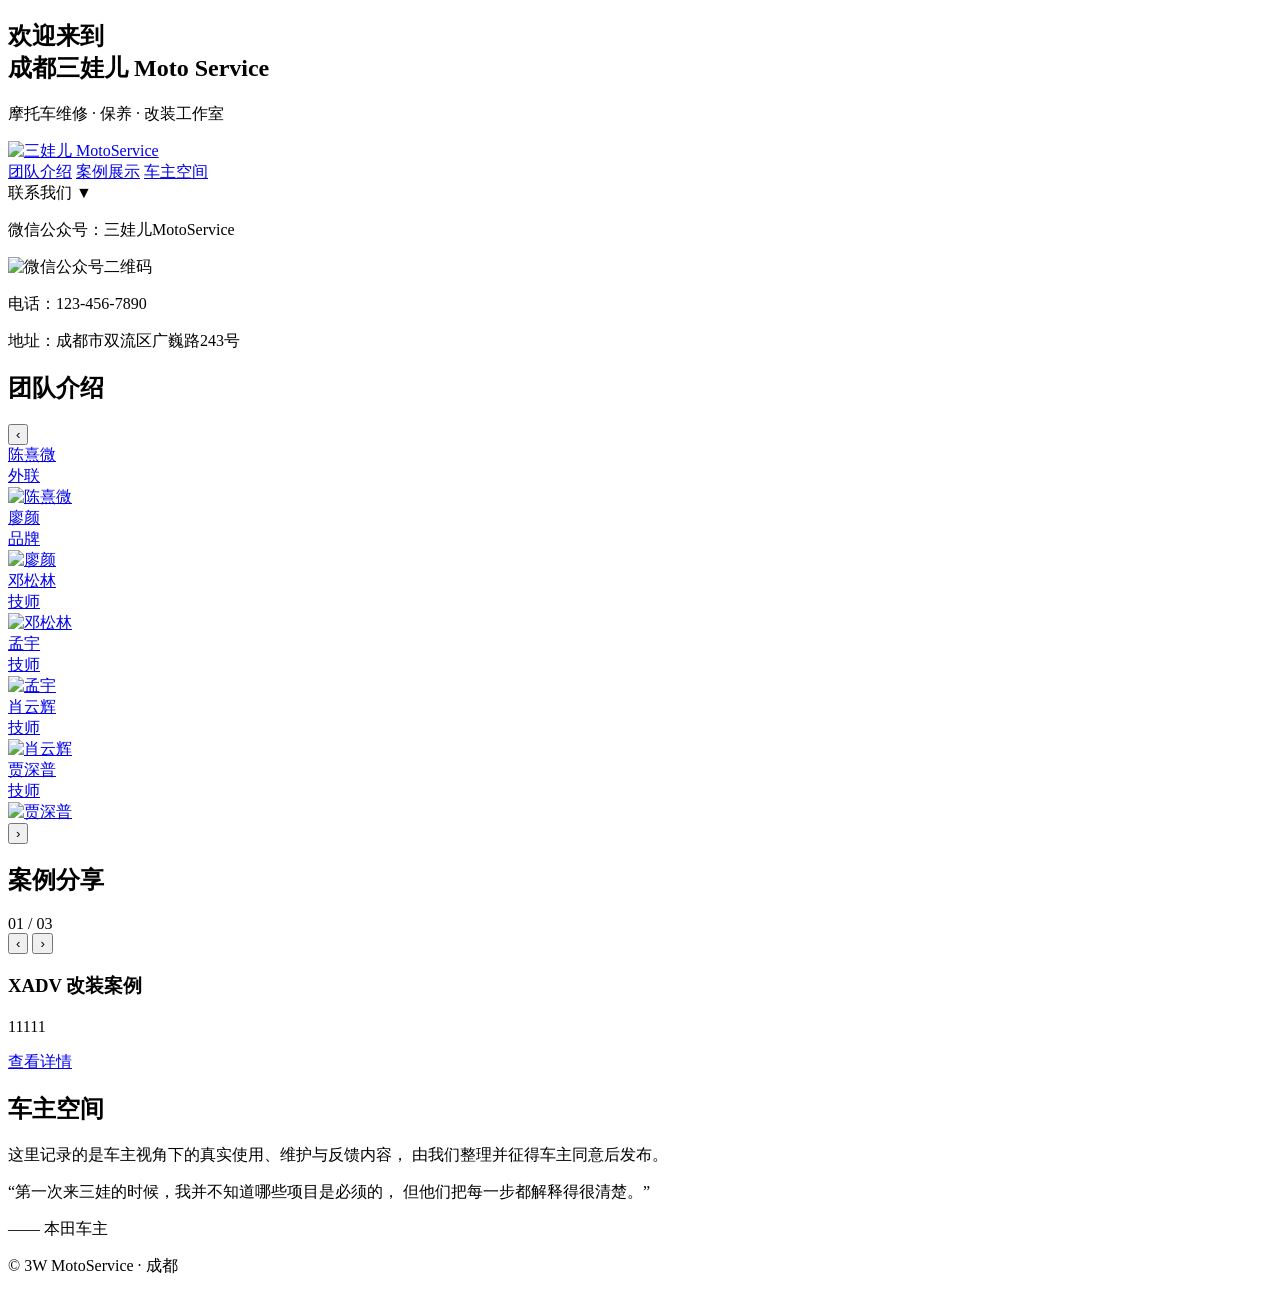
==== index.html @ 3d0b5a1f "Add files via upload" ====
<!DOCTYPE html>
<html lang="zh-CN">
<head>
  <meta charset="UTF-8" />
  <title>三娃儿 Moto Service</title>
  <meta name="viewport" content="width=device-width, initial-scale=1.0" />
  <meta name="description" content="三娃是位于成都的摩托车维修改装工作室，价格透明，流程规范，关注骑士的真实体验。" />

  <link rel="stylesheet" href="style.css" />
</head>

<body>

<!-- 开页 -->
<section id="hero" class="section hero">
  <div class="hero-text">
    <h1>欢迎来到<br>成都三娃儿 Moto Service</h1>
    <p>摩托车维修 · 保养 · 改装工作室</p>
  </div>
</section>


<!-- 顶部导航 -->
<header>
  <!-- 左侧 logo -->
  <div class="header-left">
    <a href="#hero">
      <img src="images/logo.png" alt="三娃儿 MotoService" class="logo-img">
    </a>
  </div>

  <!-- 中间导航 -->
  <nav class="header-center">
    <a href="#team">团队介绍</a>
    <a href="#cases">案例展示</a>
    <a href="#owners">车主空间</a>
  </nav>

  <!-- 右侧联系我们 -->
  <div class="header-right">
    <div class="contact-menu">
      <span>联系我们 ▼</span>
      <div class="contact-dropdown">
        <p>微信公众号：三娃儿MotoService</p>
        <img src="images/wechat-qrcode.png" alt="微信公众号二维码" class="qr-code">
        <p>电话：123-456-7890</p>
        <p>地址：成都市双流区广巍路243号</p>
      </div>
    </div>
  </div>
</header>



<!-- 团队介绍（海报式五列布局） -->
<section id="team" class="section team-poster-section">
  <h2 class="section-title">团队介绍</h2>

  <div class="team-poster-wrap">
    <button class="poster-nav prev" aria-label="上一组">‹</button>
    <div class="team-poster-inner" id="teamPoster">
    <a href="team-member1.html" class="poster-card" target="_blank">
      <div class="poster-name">陈熹微<br><span class="poster-role">外联</span></div>
      <img src="images/team1.jpg" alt="陈熹微">
    </a>

    <a href="team-member2.html" class="poster-card" target="_blank">
      <div class="poster-name">廖颜<br><span class="poster-role">品牌</span></div>
      <img src="images/team2.jpg" alt="廖颜">
    </a>

    <a href="team-member3.html" class="poster-card" target="_blank">
      <div class="poster-name">邓松林<br><span class="poster-role">技师</span></div>
      <img src="images/team3.jpg" alt="邓松林">
    </a>

    <a href="team-member5.html" class="poster-card" target="_blank">
      <div class="poster-name">孟宇<br><span class="poster-role">技师</span></div>
      <img src="images/team5.jpg" alt="孟宇">
    </a>

    <a href="team-member4.html" class="poster-card" target="_blank">
      <div class="poster-name">肖云辉<br><span class="poster-role">技师</span></div>
      <img src="images/team4.jpg" alt="肖云辉">
    </a>

    <a href="team-member5.html" class="poster-card" target="_blank">
      <div class="poster-name">贾深普<br><span class="poster-role">技师</span></div>
      <img src="images/team6.jpg" alt="贾深普">
    </a>

    </div>
    <button class="poster-nav next" aria-label="下一组">›</button>
  </div>

</section>

<!-- 案例展示 -->
<section id="cases" class="section dark">
  <h2 class="section-title">案例分享</h2>

  <div class="cases-showcase">
    <div class="showcase-image" id="showcaseImage" style="background-image:url('images/case1.jpg')" aria-hidden="true"></div>

    <div class="showcase-info">
      <div class="showcase-top">
        <div class="counter"><span id="caseIndex">01</span> / <span id="caseTotal">03</span></div>
        <div class="nav-arrows">
          <button class="cases-arrow prev" aria-label="上一页">‹</button>
          <button class="cases-arrow next" aria-label="下一页">›</button>
        </div>
      </div>

      <h3 id="caseTitle">XADV 改装案例</h3>
      <p id="caseDesc">11111</p>

      <a id="caseLink" class="btn-dark" href="case1.html">查看详情</a>
    </div>
  </div>

  <div class="cases-dots" aria-hidden="true" style="display:none">
    <span class="dot active"></span>
    <span class="dot"></span>
    <span class="dot"></span>
  </div>

</section>


<!-- 车主空间 -->
<section id="owners" class="section">
  <h2>车主空间</h2>
  <p class="intro">
    这里记录的是车主视角下的真实使用、维护与反馈内容，
    由我们整理并征得车主同意后发布。
  </p>
  <div class="content">
    <div class="owner-story">
      <p>
        “第一次来三娃的时候，我并不知道哪些项目是必须的，
        但他们把每一步都解释得很清楚。”
      </p>
      <span>—— 本田车主</span>
    </div>
  </div>
</section>

<footer>
  <p>© 3W MotoService · 成都</p>
</footer>

<script src="script.js"></script>
</body>
</html>
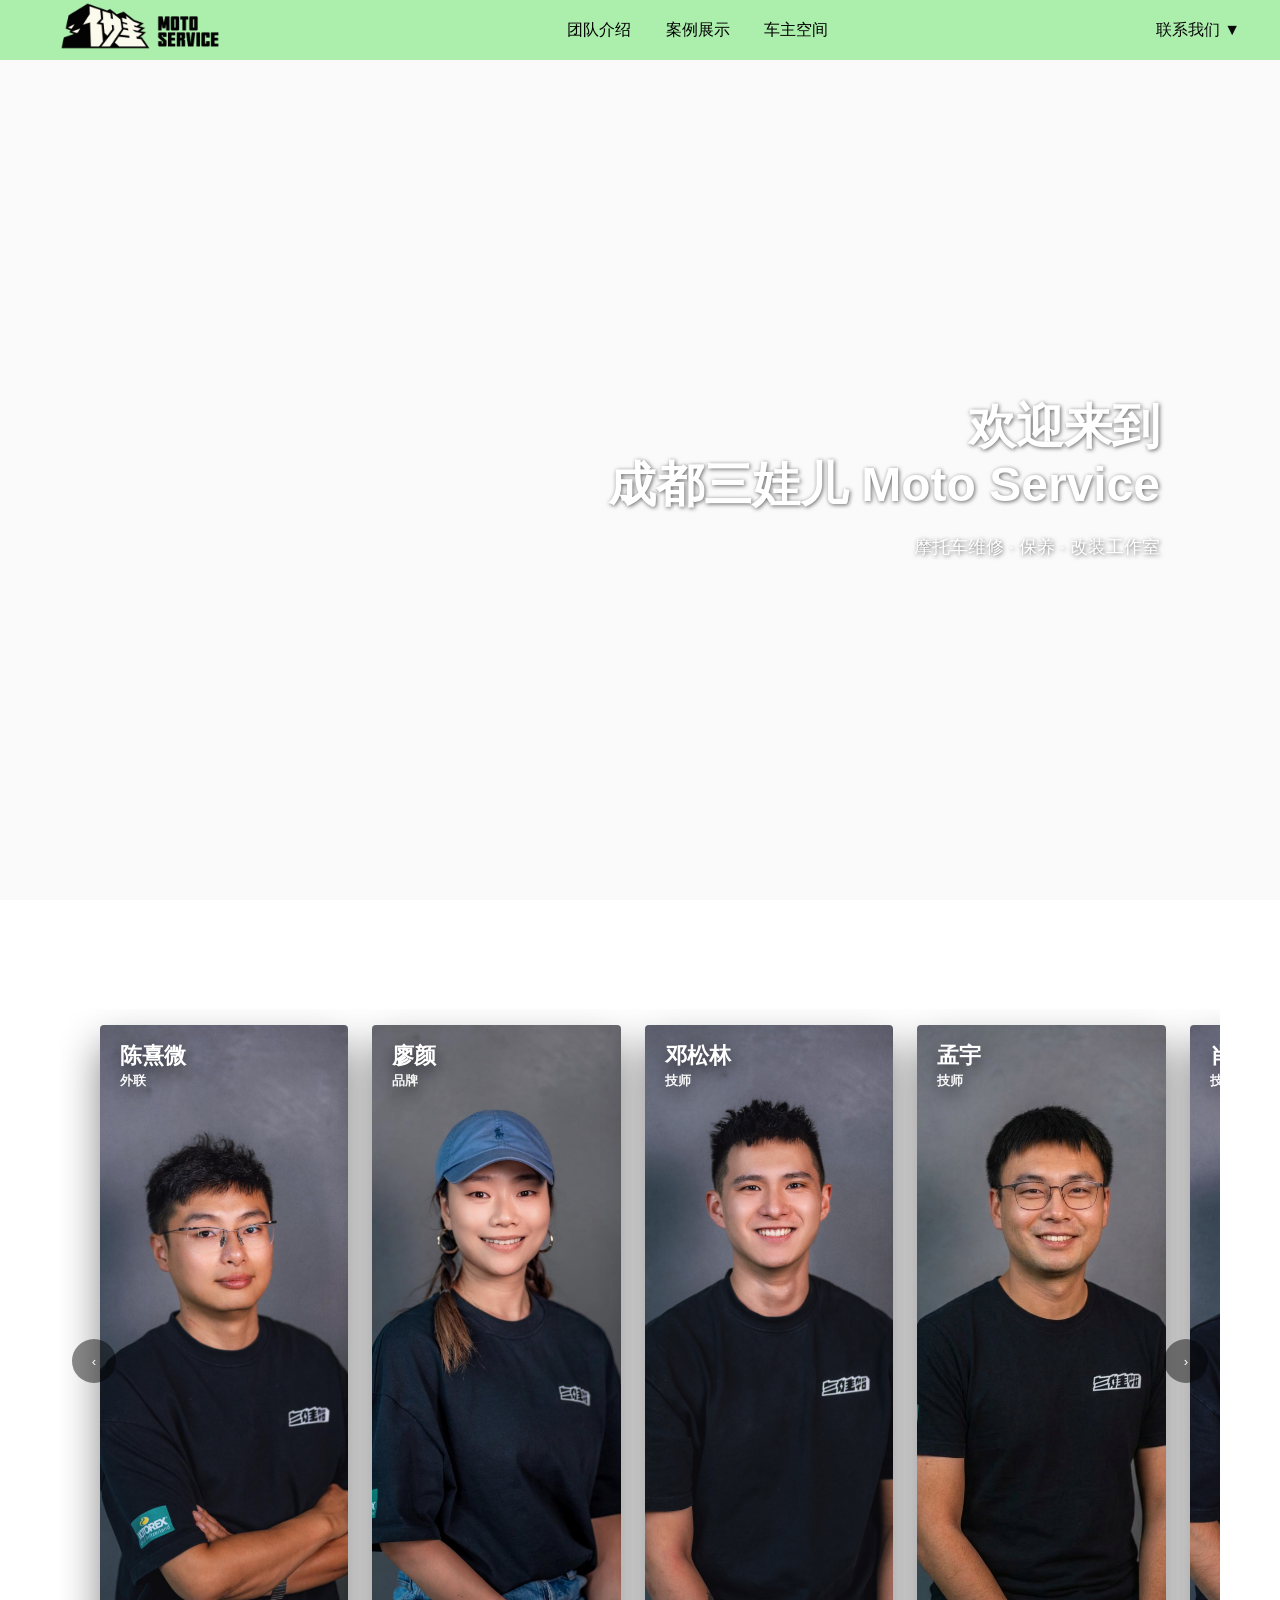
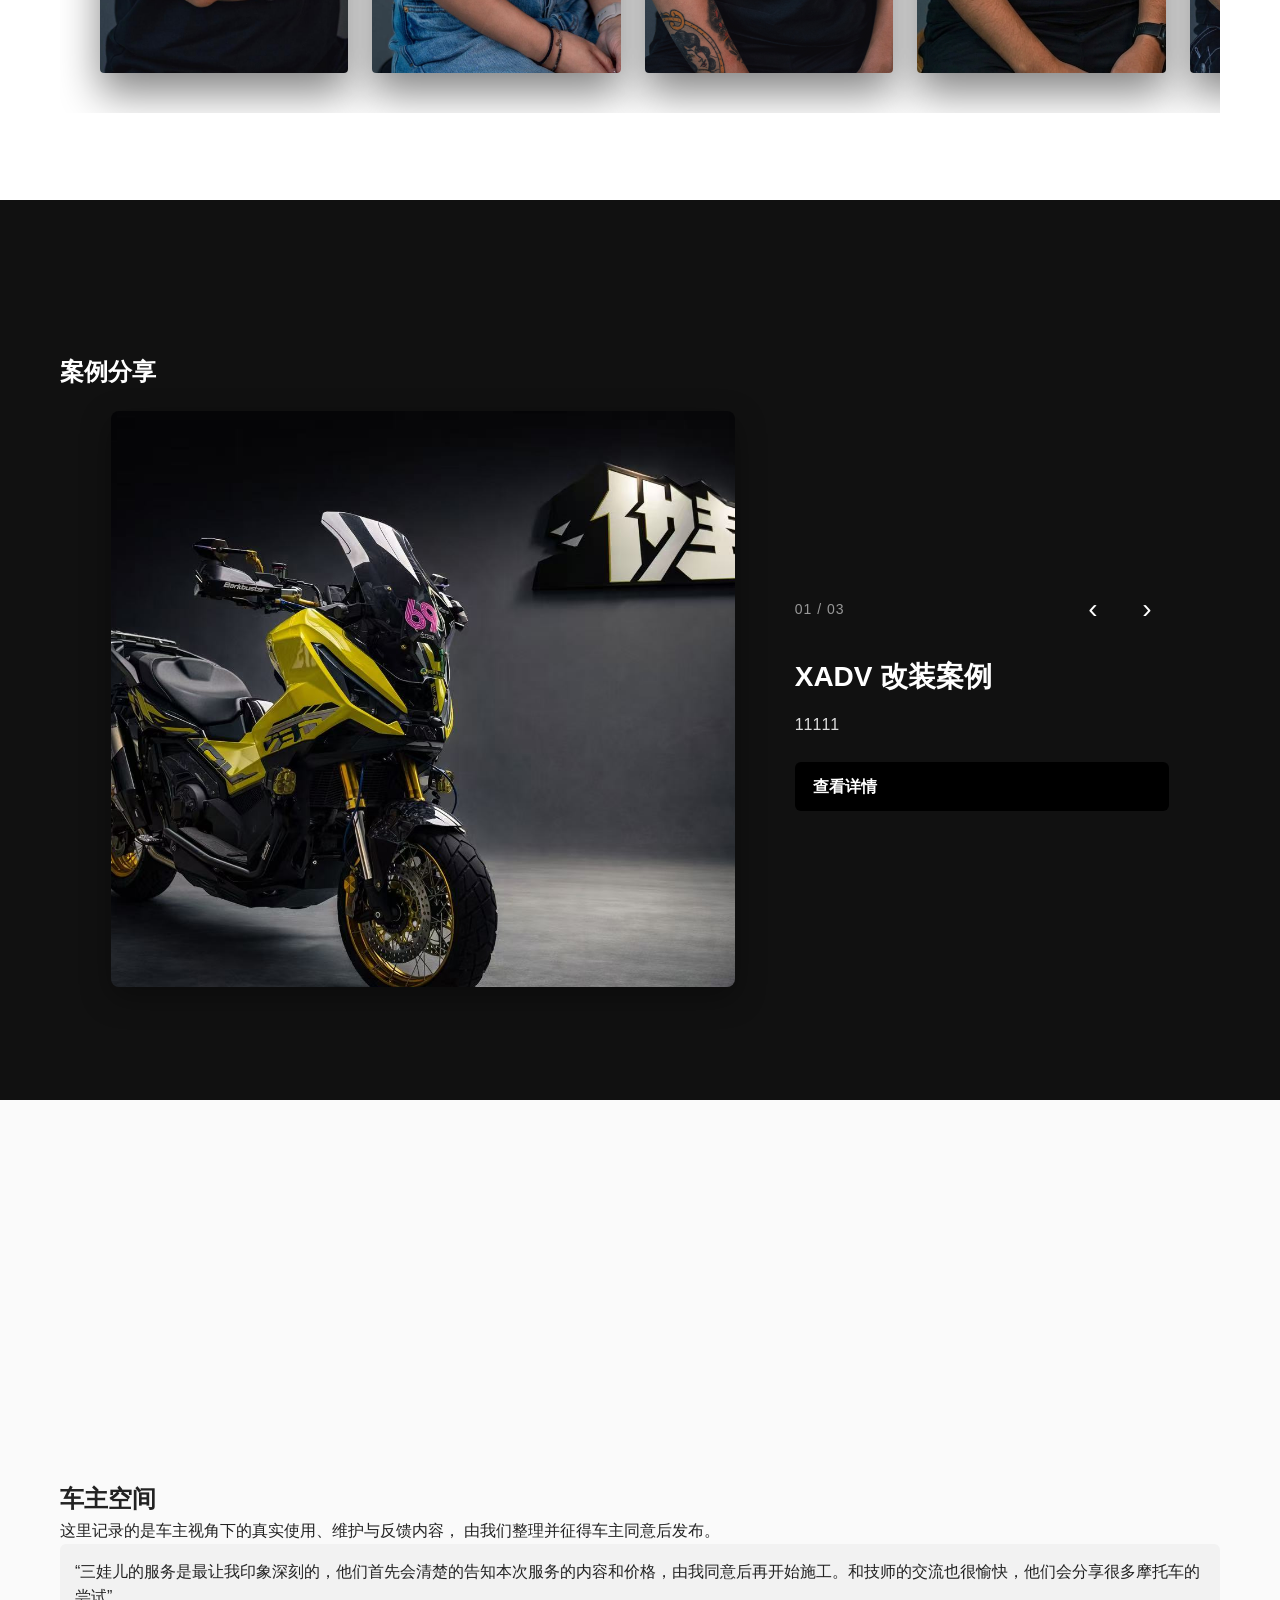
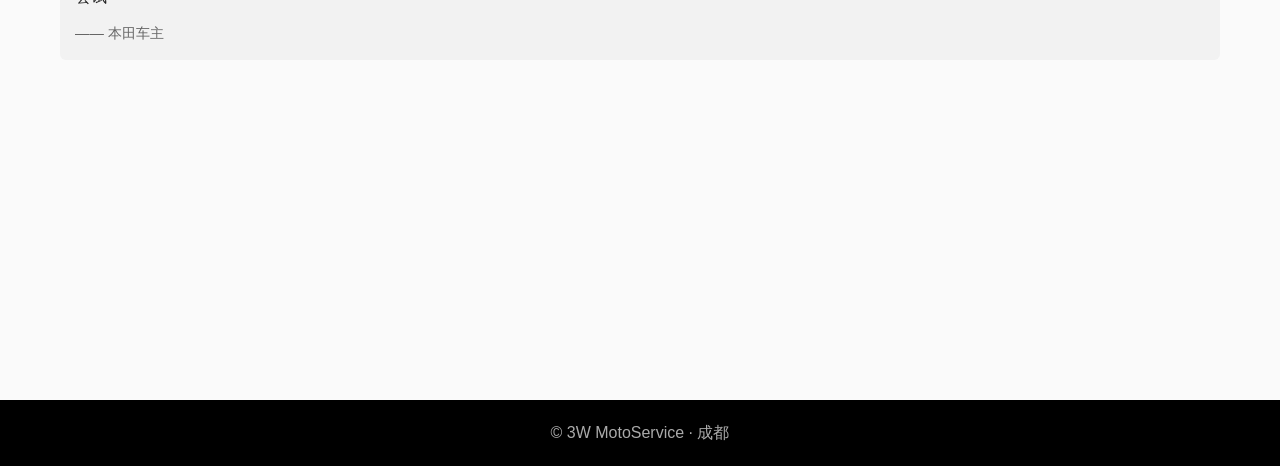
==== commit 567d0560: "Update index.html" ====
--- a/index.html
+++ b/index.html
@@ -111,8 +111,8 @@
         </div>
       </div>
 
-      <h3 id="caseTitle">XADV 改装案例</h3>
-      <p id="caseDesc">11111</p>
+      <h3 id="caseTitle">XADV</h3>
+      <p id="caseDesc">改装分享</p>
 
       <a id="caseLink" class="btn-dark" href="case1.html">查看详情</a>
     </div>
@@ -137,8 +137,7 @@
   <div class="content">
     <div class="owner-story">
       <p>
-        “第一次来三娃的时候，我并不知道哪些项目是必须的，
-        但他们把每一步都解释得很清楚。”
+        “三娃儿的服务是最让我印象深刻的，他们首先会清楚的告知本次服务的内容和价格，由我同意后再开始施工。和技师的交流也很愉快，他们会分享很多摩托车的尝试”
       </p>
       <span>—— 本田车主</span>
     </div>
--- a/style.css
+++ b/style.css
@@ -0,0 +1,543 @@
+/* ========== 全局样式 ========== */
+* {
+  margin: 0;
+  padding: 0;
+  box-sizing: border-box;
+}
+
+body {
+  font-family: -apple-system, BlinkMacSystemFont, "PingFang SC",
+               "Microsoft YaHei", sans-serif;
+  line-height: 1.6;
+  color: #222;
+  background: #fafafa;
+}
+
+/* ========== header ========== */
+header {
+  position: fixed;
+  top: 0;
+  width: 100%;
+  height: 60px;
+  background: rgba(153, 236, 153, 0.8);
+  color: #0a0a0a;
+  display: flex;
+  align-items: center;
+  justify-content: space-between;
+  padding: 0 40px;
+  z-index: 1000;
+}
+
+/* 左侧 logo */
+.header-left .logo-img {
+  height: 200px;
+  width: auto;
+}
+
+/* 中间导航 */
+.header-center a {
+  margin: 0 15px;
+  color: #000000;
+  text-decoration: none;
+  font-weight: 500;
+}
+
+/* 右侧联系我们 */
+.header-right {
+  position: relative;
+}
+
+.contact-menu span {
+  cursor: pointer;
+  font-weight: 500;
+}
+
+/* 下拉菜单默认隐藏 */
+.contact-dropdown {
+  display: none;
+  position: absolute;
+  right: 0;
+  top: 100%;
+  background: #fff;
+  color: #222;
+  padding: 15px;
+  border-radius: 4px;
+  min-width: 200px;
+  box-shadow: 0 4px 12px rgba(0,0,0,0.2);
+  text-align: left;
+  z-index: 1000;
+}
+
+.contact-dropdown p {
+  margin: 5px 0;
+}
+
+/* 二维码图片 */
+.contact-dropdown .qr-code {
+  width: 100px;
+  height: 100px;
+  display: block;
+  margin: 10px 0;
+}
+
+/* 鼠标悬停显示下拉 */
+.contact-menu:hover .contact-dropdown {
+  display: block;
+}
+
+/* ========== 页面区块 ========== */
+.section {
+  height: 100vh;
+  padding: 120px 60px 60px;
+  display: flex;
+  flex-direction: column;
+  justify-content: center;
+}
+
+.hero {
+  color: #fff;
+  height: 100vh;
+  display: flex;
+  align-items: center;
+  justify-content: center;
+  text-align: center;
+  background-size: cover;       /* 背景图片铺满 */
+  background-position: center;  /* 居中 */
+  position: relative;
+  transition: background-image 1s ease-in-out; /* 轮换动画平滑 */
+}
+
+.hero-text h1 {
+  font-size: 48px;
+  line-height: 1.2;
+  margin-bottom: 20px;
+  text-shadow: 1px 1px 4px rgba(0,0,0,0.6); /* 背景文字可读性 */
+}
+
+.hero-text p {
+  font-size: 18px;
+  text-shadow: 1px 1px 4px rgba(0,0,0,0.6);
+}
+
+/* 使首屏文字靠右对齐，同时保留移动端的可读性 */
+.hero-text {
+  text-align: right;
+  margin-left: auto;     /* 在 flex 容器中推到右侧 */
+  max-width: 720px;      /* 防止文字行宽过长 */
+  padding-right: 60px;   /* 与页面右侧保持间距 */
+}
+
+@media (max-width: 720px) {
+  .hero-text {
+    text-align: center;  /* 小屏幕回退为居中对齐 */
+    margin-left: 0;
+    padding: 0 20px;
+    max-width: none;
+  }
+}
+
+
+/* 团队 & 案例 & 车主空间通用样式 */
+.content {
+  display: flex;
+  flex-wrap: wrap;
+  gap: 40px;
+  align-items: flex-start;
+}
+
+.content img {
+  max-width: 400px;
+  border-radius: 4px;
+}
+
+/* 案例展示暗色风格 */
+.dark {
+  background: #111;
+  color: #fff;
+}
+
+/* ====== 案例：左右两栏展示（大图左、文字右） ====== */
+.cases-showcase {
+  display: flex;
+  gap: 60px;
+  align-items: center;
+  width: 100%;
+  padding: 20px 4vw;
+}
+
+.showcase-image {
+  flex: 2 1 60%;
+  height: 64vh;
+  background-size: cover;
+  background-position: center;
+  border-radius: 8px;
+  box-shadow: 0 10px 30px rgba(0,0,0,0.35);
+}
+
+.showcase-info {
+  flex: 1 1 36%;
+  max-width: 420px;
+  color: #fff;
+  display: flex;
+  flex-direction: column;
+  justify-content: center;
+}
+
+.showcase-top {
+  display: flex;
+  justify-content: space-between;
+  align-items: center;
+  margin-bottom: 18px;
+}
+
+.counter {
+  font-size: 14px;
+  color: #999;
+  letter-spacing: 1px;
+}
+
+.nav-arrows { display:flex; gap:10px; }
+.cases-arrow {
+  background: none;
+  border: none;
+  color: #fff;
+  font-size: 28px;
+  line-height: 1;
+  width: 44px;
+  height: 44px;
+  display: flex;
+  align-items: center;
+  justify-content: center;
+  cursor: pointer;
+}
+
+.showcase-info h3 { font-size: 28px; margin: 6px 0 12px; }
+.showcase-info p { color: #ddd; line-height: 1.6; }
+
+.btn-dark {
+  display: inline-block;
+  margin-top: 24px;
+  background: #000;
+  color: #fff;
+  padding: 12px 18px;
+  border-radius: 6px;
+  text-decoration: none;
+  font-weight: 600;
+}
+
+.cases-dots { display: none; }
+
+@media (max-width: 900px) {
+  .cases-showcase { flex-direction: column; gap: 18px; padding: 20px; }
+  .showcase-image { width: 100%; height: 44vh; }
+  .showcase-info { max-width: none; padding: 0 12px; }
+  .showcase-info h3 { font-size: 22px; }
+}
+
+
+/* ====== 团队展示样式（海报式五列） ====== */
+#team .section-title {
+  text-align: center;
+  font-size: 32px;
+  margin-bottom: 18px;
+  color: #fff;
+}
+
+.team-poster-section {
+  position: relative;
+  background: #fff; /* changed to white background */
+  color: #222;
+  padding-bottom: 120px;
+}
+
+.team-poster-wrap {
+  position: relative;
+}
+
+.team-poster-inner {
+  display: flex;
+  gap: 24px;
+  justify-content: flex-start;
+  align-items: center;
+  padding: 16px 40px 40px;
+  overflow-x: auto;
+  scroll-snap-type: x mandatory;
+  -webkit-overflow-scrolling: touch;
+}
+
+.poster-nav {
+  position: absolute;
+  top: 50%;
+  transform: translateY(-50%);
+  width: 44px;
+  height: 44px;
+  border-radius: 50%;
+  border: none;
+  background: rgba(0,0,0,0.45);
+  color: #fff;
+  display: flex;
+  align-items: center;
+  justify-content: center;
+  cursor: pointer;
+  z-index: 20;
+}
+
+.poster-nav.prev { left: 12px; }
+.poster-nav.next { right: 12px; }
+
+.poster-card {
+  flex: 0 0 23%;
+  max-width: 23%;
+  position: relative;
+  text-decoration: none;
+  color: inherit;
+  scroll-snap-align: center;
+  transition: transform 260ms ease, box-shadow 260ms ease;
+}
+
+.poster-card img {
+  width: 100%;
+  height: 72vh; /* 更高的海报视觉 */
+  min-height: 520px;
+  object-fit: cover;
+  object-position: center center; /* 图片居中显示，避免靠上 */
+  display: block;
+  border-radius: 4px;
+  box-shadow: 0 20px 40px rgba(0,0,0,0.48);
+}
+
+.poster-name {
+  position: absolute;
+  top: 20px;
+  left: 20px;
+  color: #fff;
+  font-size: 22px;
+  font-weight: 800;
+  line-height: 1.02;
+  text-shadow: 0 6px 18px rgba(0,0,0,0.6);
+}
+
+.poster-role {
+  display: block;
+  font-size: 13px;
+  color: rgba(255,255,255,0.95);
+  margin-top: 6px;
+  font-weight: 700;
+}
+
+.poster-card:hover {
+  transform: translateY(-12px);
+  box-shadow: 0 28px 60px rgba(0,0,0,0.5);
+}
+
+.team-poster-title {
+  position: absolute;
+  left: 50%;
+  transform: translateX(-50%);
+  bottom: 18px;
+  font-size: 64px;
+  color: #d4af37;
+  font-weight: 900;
+  letter-spacing: 6px;
+  text-shadow: 0 6px 18px rgba(0,0,0,0.6);
+  pointer-events: none;
+  font-family: "KaiTi", "SimKai", serif;
+}
+
+
+@media (max-width: 1200px) {
+  .poster-card img { height: 54vh; }
+  .team-poster-title { font-size: 48px; }
+}
+
+@media (max-width: 900px) {
+  .team-poster-inner { gap: 12px; padding: 8px 20px 100px; }
+  .poster-card { flex: 0 0 40%; max-width: 40%; }
+  .poster-card img { height: 58vh; min-height: 420px; }
+  .team-poster-title { font-size: 40px; bottom: 14px; }
+}
+
+@media (max-width: 720px) {
+  .team-poster-section { padding-bottom: 120px; }
+  .team-poster-inner { flex-direction: column; align-items: center; overflow-x: visible; }
+  .poster-card { flex: 0 0 82%; max-width: 82%; }
+  .poster-card img { height: 56vh; min-height: 420px; }
+  .poster-name { left: 14px; top: 14px; font-size: 18px; }
+  .team-poster-title { font-size: 36px; bottom: 12px; }
+  .poster-nav { display: none; }
+}
+
+/* 保持后续成员页、标题等原有样式的兼容 */
+#team { padding-top: 40px; justify-content: flex-start; }
+
+
+/* 成员页面：封面式大图 */
+.member-hero {
+  min-height: 100vh;
+  background-size: cover;
+  background-position: center;
+  background-repeat: no-repeat;
+  position: relative;
+  display: flex;
+  align-items: center;
+  justify-content: center;
+}
+
+.member-hero .back-link {
+  position: absolute;
+  top: 22px;
+  left: 22px;
+  background: rgba(0,0,0,0.45);
+  color: #fff;
+  padding: 8px 12px;
+  border-radius: 4px;
+  text-decoration: none;
+  font-weight: 500;
+}
+
+.member-hero .member-info {
+  position: absolute;
+  bottom: 36px;
+  left: 24px;
+  color: #fff;
+  text-shadow: 0 2px 8px rgba(0,0,0,0.6);
+}
+
+/* ===== member profile page (two-column) ===== */
+.member-page {
+  min-height: 100vh;
+  display: flex;
+  justify-content: center; /* 居中整体布局，让信息不太靠右 */
+  align-items: flex-end;   /* 图片底部贴合视口底部 */
+  gap: 32px;
+  padding: 28px 40px 0;    /* 去除底部内边距以靠齐页面底部 */
+  background: linear-gradient(90deg, #e9ecef 0%, #9aa0a6 40%, rgba(0,0,0,0.9) 100%);
+  color: #fff;
+  position: relative;
+}
+
+.member-page .back-link {
+  position: absolute;
+  top: 20px;
+  left: 20px;
+  background: rgba(0,0,0,0.45);
+  color: #fff;
+  padding: 8px 12px;
+  border-radius: 6px;
+  text-decoration: none;
+  z-index: 30;
+}
+
+.member-left {
+  flex: 0 0 50%; /* 占据页面一半宽度 */
+  display: flex;
+  align-items: flex-end; /* 图片底部对齐 */
+  justify-content: center;
+}
+
+.profile-photo {
+  width: 100%;       /* 占满左侧 50% 区域宽度 */
+  height: auto;      /* 保持原始纵横比 */
+  max-height: 100vh; /* 不超过视口高度 */
+  object-fit: contain;
+  border-radius: 0;   /* 不要任何边框/圆角（抠图通常已处理） */
+  background: transparent;
+}
+
+/* 在 member 页面里，不要为抠图添加阴影或边框 */
+.member-page .profile-photo {
+  filter: none !important;
+  box-shadow: none !important;
+}
+
+.member-right {
+  width: 380px;      /* 缩窄信息栏使其更靠近页面中心 */
+  flex: 0 0 380px;
+  display: flex;
+  flex-direction: column;
+  gap: 22px;
+  align-items: stretch;
+}
+
+.member-name {
+  font-size: 64px;
+  margin: 0 0 8px 0;
+  font-weight: 900;
+  color: #fff;
+  text-shadow: 0 12px 28px rgba(0,0,0,0.7);
+  /* 新字体为首选，回退到系统毛笔/衬线 */
+  font-family: 'ZCOOL XiaoWei', "KaiTi", "SimKai", serif;
+  text-align: right;
+}
+
+.info-card {
+  background: rgba(18,18,18,0.88);
+  border-radius: 12px;
+  padding: 18px 22px;
+  display: flex;
+  flex-direction: column;
+  gap: 12px;
+  color: #d3d3d3;
+}
+
+.info-row {
+  display: flex;
+  justify-content: space-between;
+  align-items: center;
+  padding: 14px 6px;
+  border-top: 1px solid rgba(255,255,255,0.04);
+}
+
+.info-row:first-child { border-top: none; }
+
+.info-key { font-size: 18px; color: #bfbfbf; }
+.info-val { font-size: 18px; color: #eaeaea; font-weight: 600; }
+
+.bike-row {
+  margin-top: 10px;
+  background: rgba(255,255,255,0.03);
+  color: #ddd;
+  padding: 18px;
+  border-radius: 8px;
+  text-align: center;
+  font-size: 20px;
+}
+
+@media (max-width: 900px) {
+  .member-page { flex-direction: column; padding: 20px; align-items: center; }
+  .member-left { order: 1; width: 100%; flex: 0 0 auto; align-items: center; }
+  .member-right { order: 2; width: 100%; max-width: 720px; }
+  .member-name { text-align: center; font-size: 44px; }
+  .profile-photo { height: auto; max-width: 92%; }
+}
+
+@media (max-width: 720px) {
+  #team { padding-top: 40px; }
+  #team .section-title { margin-left: 20px; }
+  .member-hero .member-info { left: 16px; bottom: 20px; }
+  .member-hero .back-link { top: 12px; left: 12px; }
+}
+
+.owner-story {
+  background: #f2f2f2;
+  padding: 15px;
+  border-radius: 6px;
+  margin-bottom: 20px;
+}
+
+.owner-story p {
+  margin-bottom: 10px;
+}
+
+.owner-story span {
+  font-size: 0.9rem;
+  color: #666;
+}
+
+/* ========== footer ========== */
+footer {
+  padding: 20px;
+  text-align: center;
+  background: #000;
+  color: #aaa;
+}
